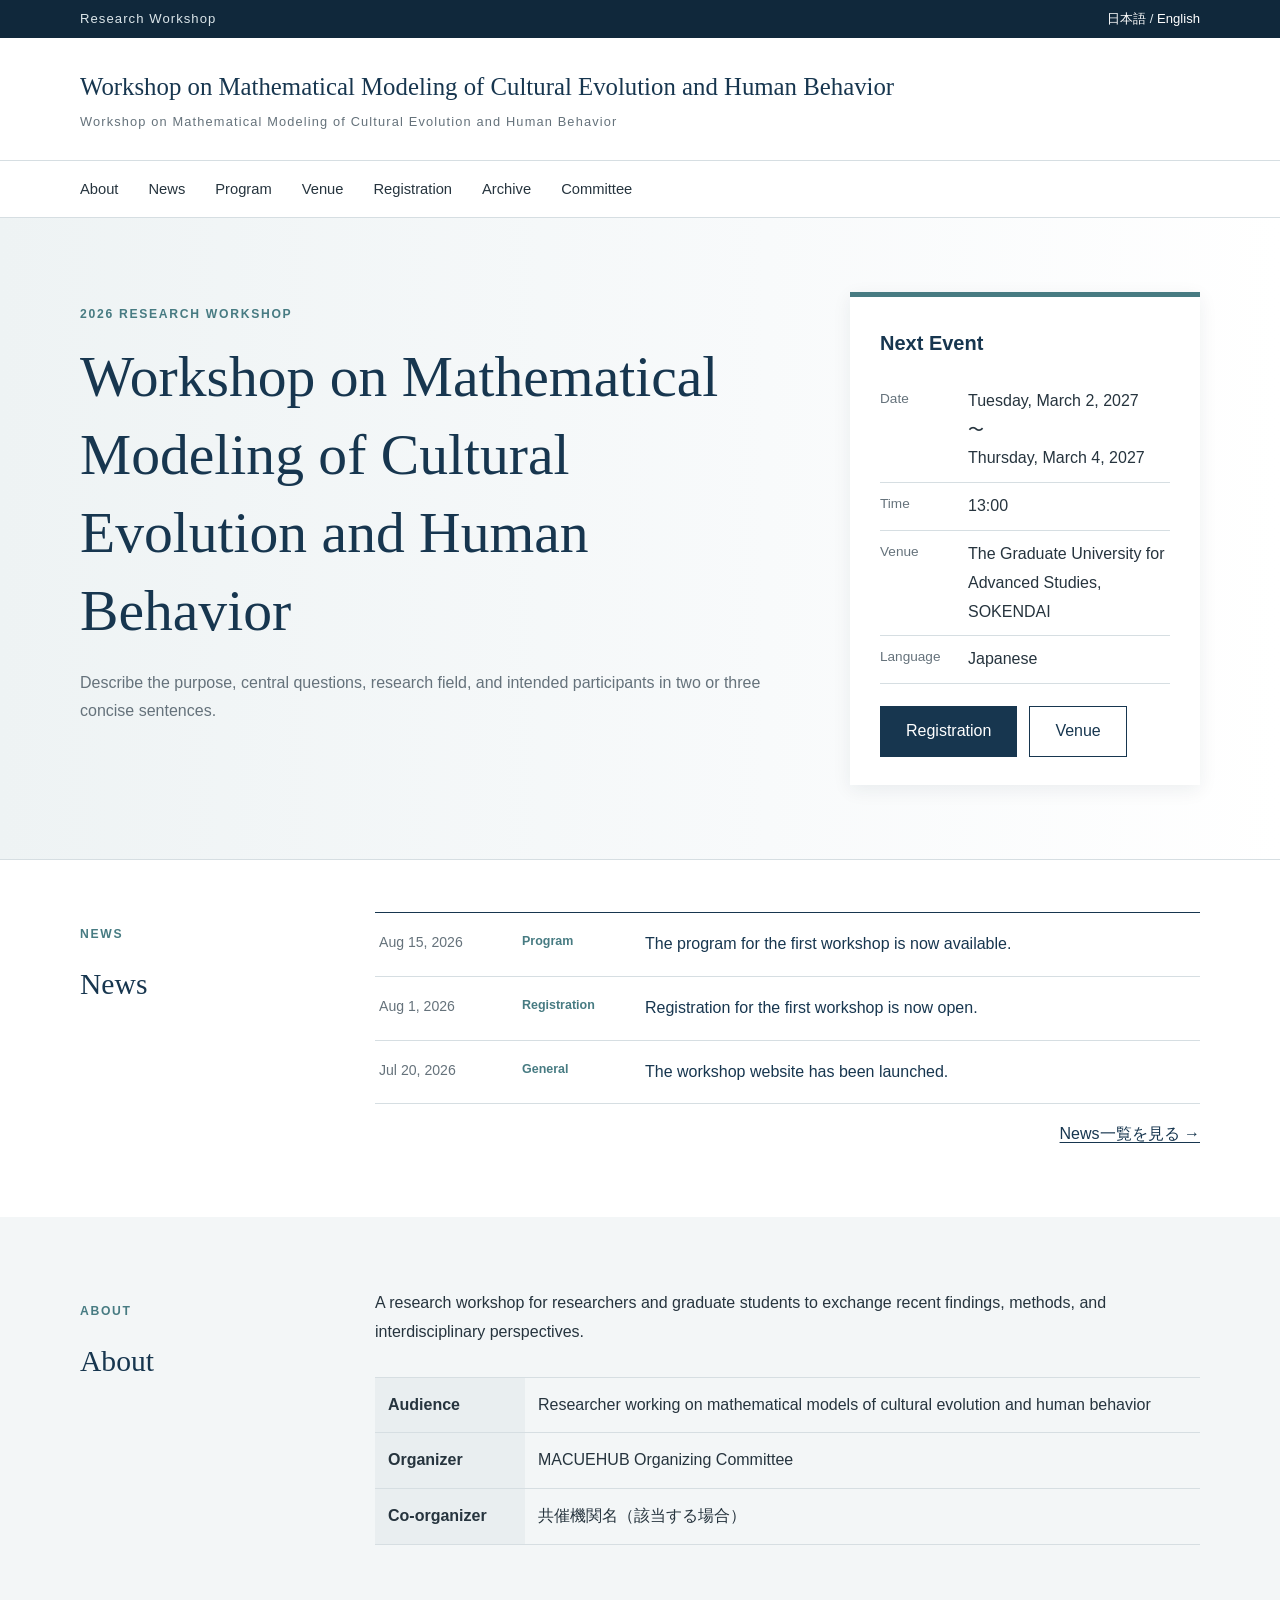
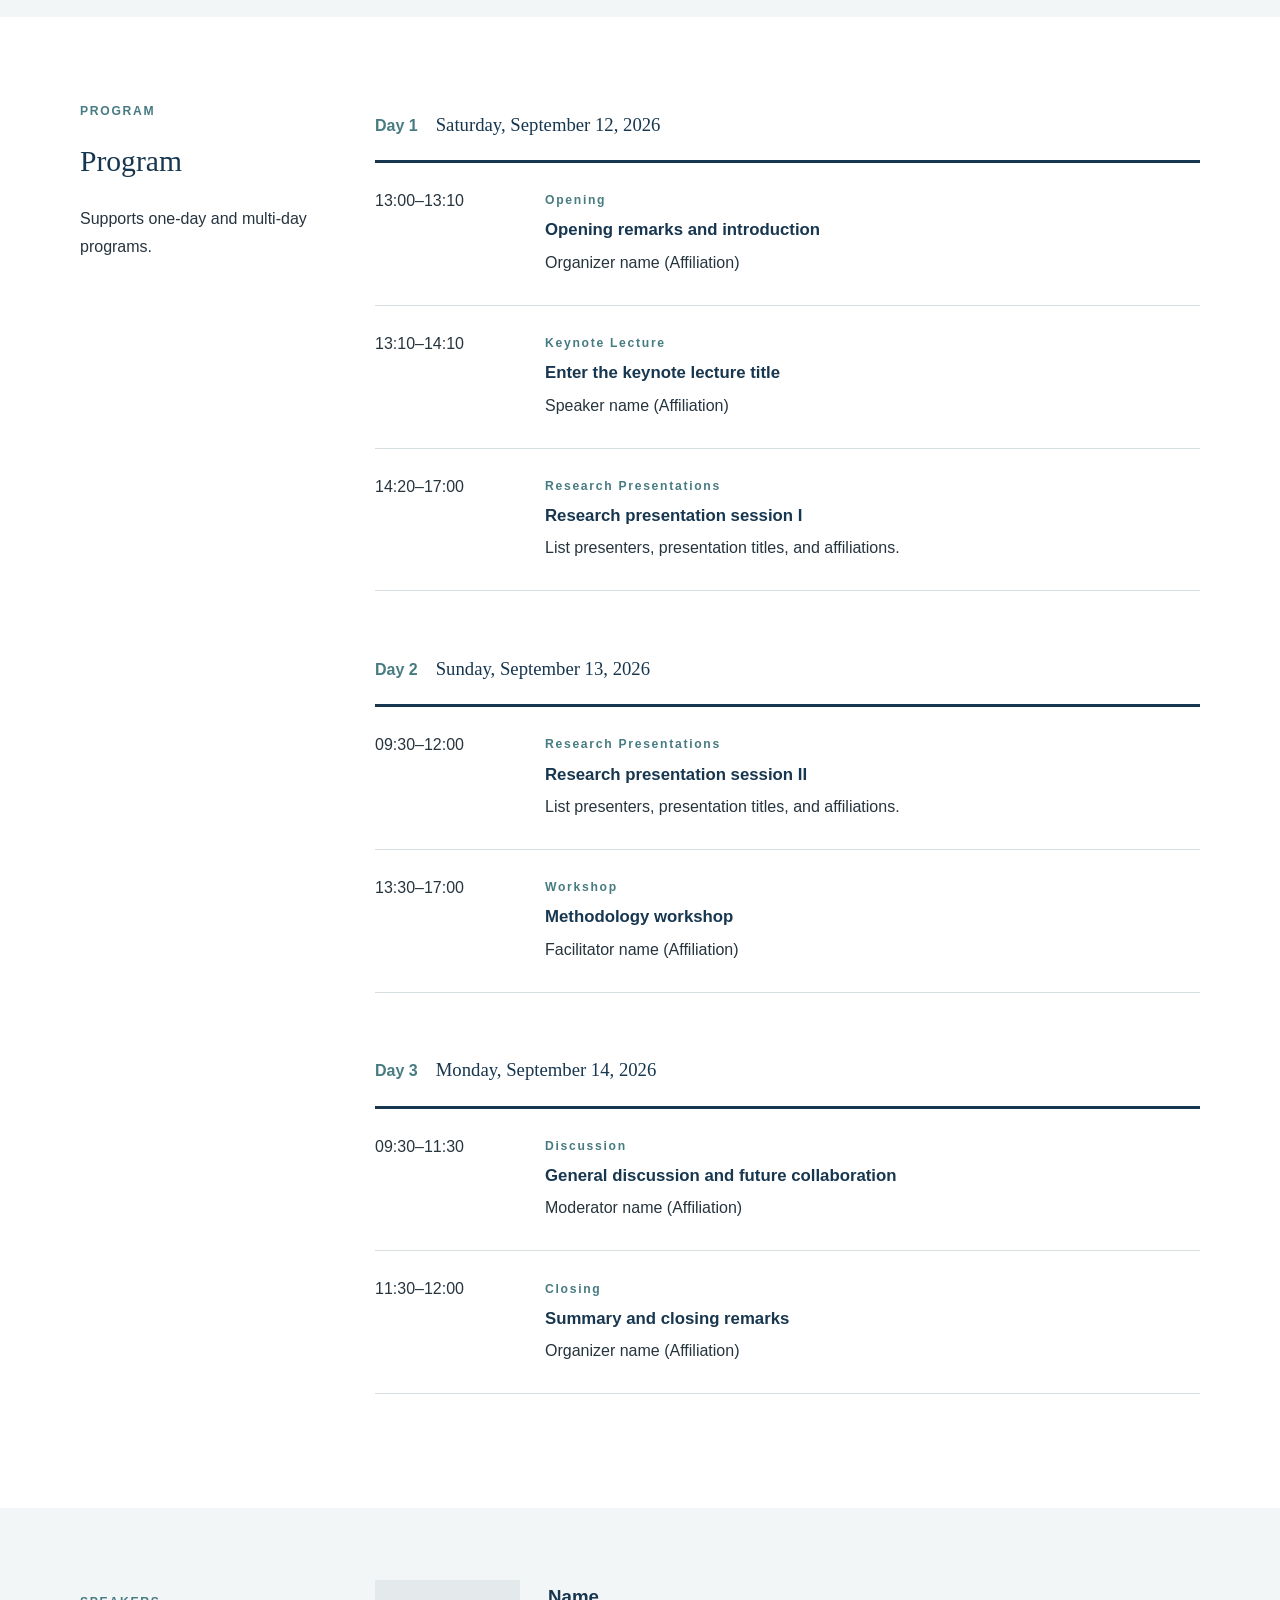
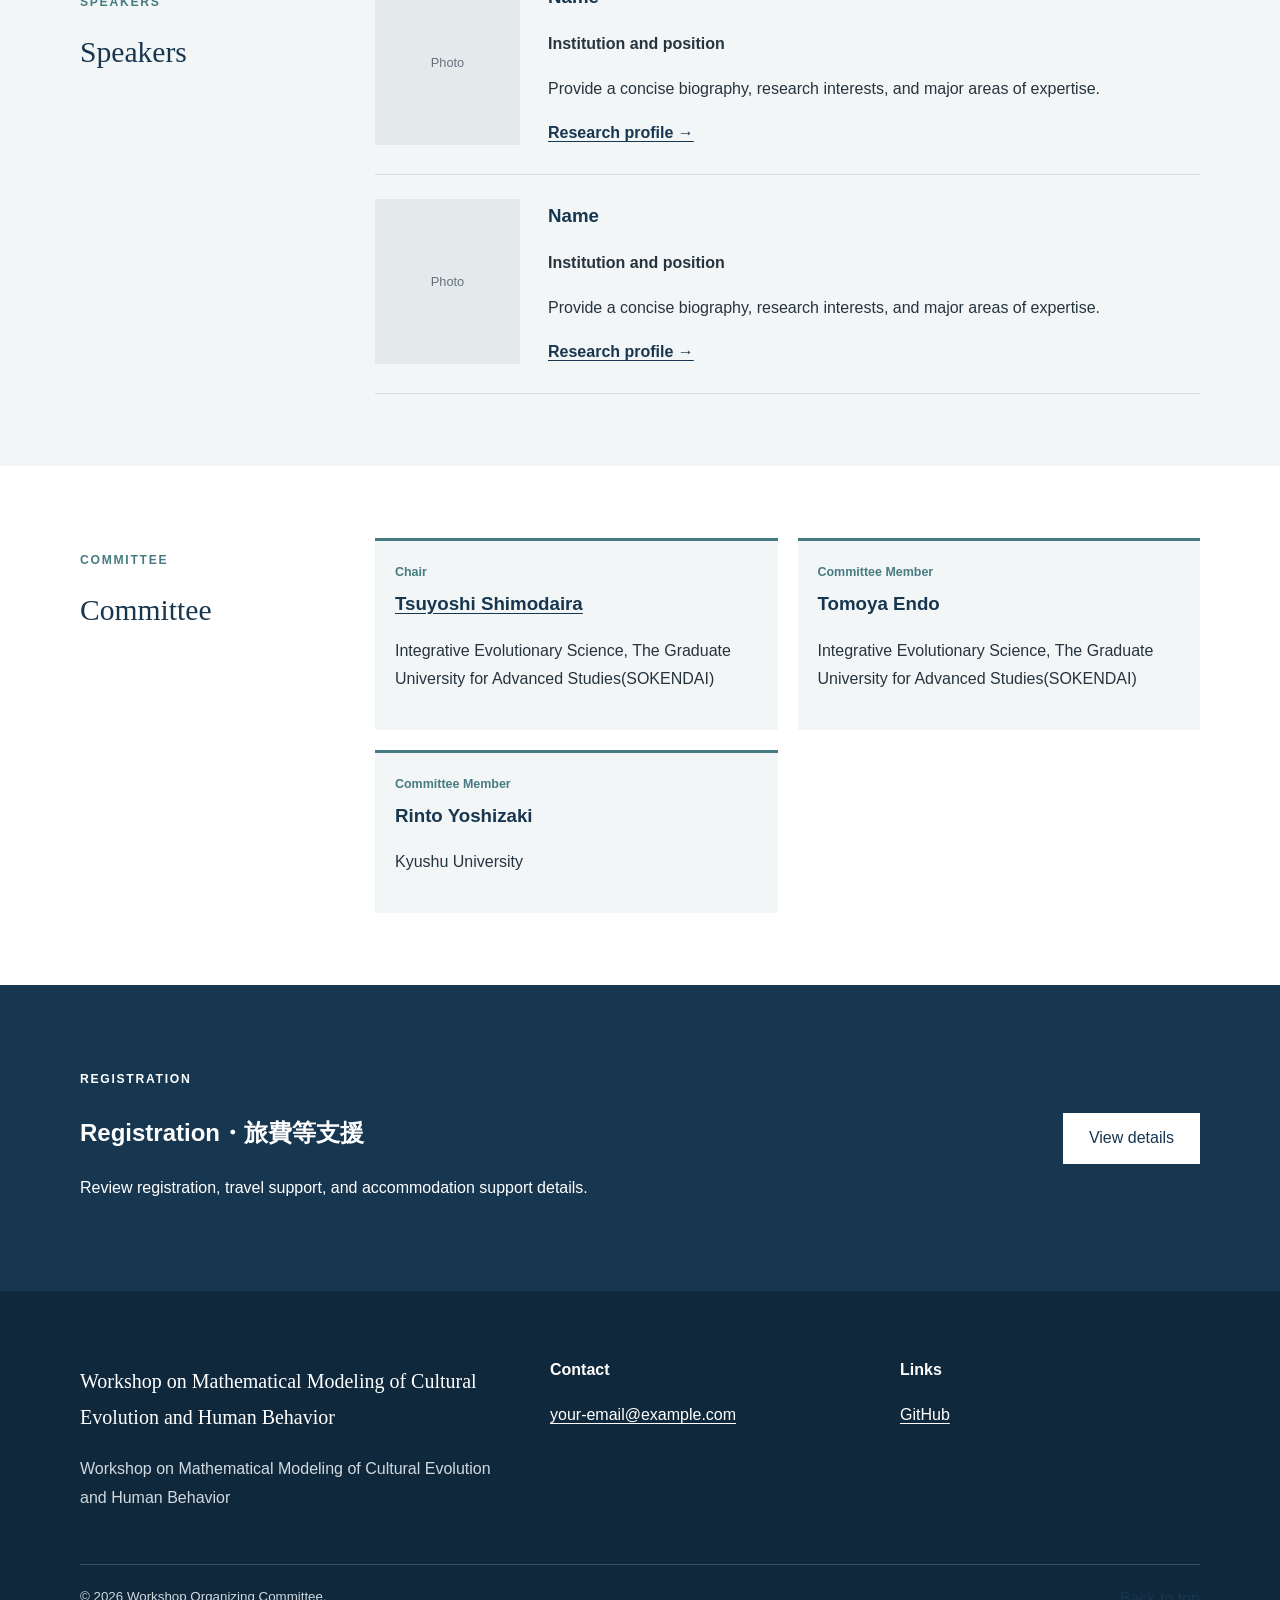
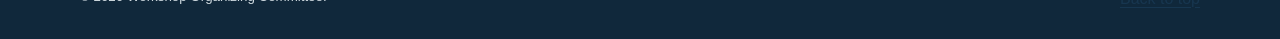
==== en/index.html @ 5f2bf9b9 "Add files via upload" ====
<!doctype html><html lang="en" data-root=".."><head><meta charset="utf-8"><meta name="viewport" content="width=device-width,initial-scale=1"><title>Research Workshop</title><link rel="stylesheet" href="../styles.css"></head><body id="top"><header class="site-header"><div class="utility-bar"><div class="container utility-inner"><p data-site-short></p><nav><a href="../index.html">日本語</a> / <a href="index.html">English</a></nav></div></div><div class="container branding"><a class="site-title" href="index.html"><span class="site-title-ja" data-site-title></span><span class="site-title-en" data-site-title-en></span></a></div><nav class="main-nav"><div class="container nav-inner"><a href="index.html#about">About</a><a href="news.html">News</a><a href="index.html#program">Program</a><a href="location.html">Venue</a><a href="registration.html">Registration</a><a href="archive.html">Archive</a><a href="index.html#committee">Committee</a></div></nav></header><main><section class="hero"><div class="container hero-inner"><div><p class="label" data-event-label></p><h1 data-event-title></h1><p class="hero-lead" data-event-lead></p></div><aside class="event-summary"><h2>Next Event</h2><dl><div><dt>Date</dt><dd data-event-date></dd></div><div><dt>Time</dt><dd data-event-time></dd></div><div><dt>Venue</dt><dd data-event-venue></dd></div><div><dt>Language</dt><dd data-event-language></dd></div></dl><div class="button-row"><a class="button" href="registration.html">Registration</a><a class="button button-secondary" href="location.html">Venue</a></div></aside></div></section><section class="section section-compact"><div class="container section-grid"><header class="section-heading"><p class="section-label">NEWS</p><h2>News</h2></header><div><div class="news-list" data-news-list data-limit="3" data-loading>Loading...</div><p class="section-more"><a href="news.html">News一覧を見る →</a></p></div></div></section><section id="about" class="section section-alt"><div class="container section-grid"><header class="section-heading"><p class="section-label">ABOUT</p><h2>About</h2></header><div class="prose"><p data-site-description></p><div class="info-table"><div class="info-row"><div class="info-key">Audience</div><div data-audience></div></div><div class="info-row"><div class="info-key">Organizer</div><div data-organizer></div></div><div class="info-row"><div class="info-key">Co-organizer</div><div data-coorganizer></div></div></div></div></div></section><section id="program" class="section"><div class="container section-grid"><header class="section-heading"><p class="section-label">PROGRAM</p><h2>Program</h2><p>Supports one-day and multi-day programs.</p></header><div data-program-list data-loading>Loading...</div></div></section><section id="speakers" class="section section-alt"><div class="container section-grid"><header class="section-heading"><p class="section-label">SPEAKERS</p><h2>Speakers</h2></header><div class="speaker-list" data-speakers-list></div></div></section><section id="committee" class="section"><div class="container section-grid"><header class="section-heading"><p class="section-label">COMMITTEE</p><h2>Committee</h2></header><div class="committee-grid" data-committee-list></div></div></section><section class="section registration"><div class="container registration-inner"><div><p class="section-label">REGISTRATION</p><h2>Registration・旅費等支援</h2><p>Review registration, travel support, and accommodation support details.</p></div><a class="button" href="registration.html">View details</a></div></section></main><footer class="site-footer"><div class="container footer-grid"><div><p class="footer-title" data-site-title></p><p data-site-title-en></p></div><div><h2>Contact</h2><p><a data-email></a></p></div><div><h2>Links</h2><p><a data-github target="_blank" rel="noopener">GitHub</a></p></div></div><div class="container footer-bottom"><small>© <span data-copyright-year></span> Workshop Organizing Committee.</small><a href="#top">Back to top</a></div></footer><script src="../app.js"></script></body></html>
---- styles.css ----
:root{--navy:#17364f;--navy-deep:#10283b;--teal:#477b82;--ink:#26343e;--muted:#65727b;--line:#d6dee2;--pale:#f3f6f7;--white:#fff;--max:1120px}*{box-sizing:border-box}html{scroll-behavior:smooth}body{margin:0;color:var(--ink);background:var(--white);font-family:"Helvetica Neue","Yu Gothic",YuGothic,Arial,sans-serif;line-height:1.8}a{color:var(--navy);text-underline-offset:3px}.container{width:min(calc(100% - 40px),var(--max));margin:auto}.utility-bar{background:var(--navy-deep);color:#dce6ea;font-size:.82rem}.utility-inner{min-height:38px;display:flex;justify-content:space-between;align-items:center}.utility-inner p{margin:0;letter-spacing:.08em}.utility-inner a{color:#fff;text-decoration:none}.branding{padding:27px 0}.site-title{text-decoration:none;display:inline-flex;flex-direction:column}.site-title-ja{color:var(--navy);font-family:Georgia,"Yu Mincho",serif;font-size:1.55rem}.site-title-en{color:var(--muted);font-size:.8rem;letter-spacing:.09em}.main-nav{border-top:1px solid var(--line);border-bottom:1px solid var(--line);background:#fff}.nav-inner{display:flex;gap:30px;overflow-x:auto}.nav-inner a{padding:15px 0;color:var(--ink);text-decoration:none;white-space:nowrap;font-size:.92rem}.nav-inner a:hover{color:var(--teal)}.hero{background:linear-gradient(90deg,#eef3f4 0,#f8fafb 60%,#fff 100%);border-bottom:1px solid var(--line)}.hero-inner{display:grid;grid-template-columns:minmax(0,1.5fr) minmax(310px,.75fr);gap:70px;padding:74px 0}.label,.section-label,.program-type{color:var(--teal);font-size:.76rem;font-weight:700;letter-spacing:.14em}.hero h1{margin:.4rem 0 1.2rem;color:var(--navy);font-family:Georgia,"Yu Mincho",serif;font-size:clamp(2.1rem,4.5vw,3.65rem);font-weight:500;line-height:1.35}.hero-lead{max-width:720px;color:var(--muted)}.event-summary{background:#fff;border-top:5px solid var(--teal);padding:28px 30px;box-shadow:0 5px 18px rgba(16,40,59,.07)}.event-summary h2{margin-top:0;color:var(--navy);font-size:1.25rem}.event-summary dl{margin:0 0 22px}.event-summary dl div{display:grid;grid-template-columns:88px 1fr;padding:9px 0;border-bottom:1px solid var(--line)}.event-summary dt{color:var(--muted);font-size:.85rem}.event-summary dd{margin:0}.button{display:inline-block;background:var(--navy);color:#fff;text-decoration:none;padding:10px 25px;border:1px solid var(--navy)}.button:hover{background:var(--teal);border-color:var(--teal)}.section{padding:72px 0}.section-compact{padding:52px 0}.section-alt{background:var(--pale)}.section-grid{display:grid;grid-template-columns:230px minmax(0,1fr);gap:65px}.section-heading h2,.page-header h1{margin:.2rem 0;color:var(--navy);font-family:Georgia,"Yu Mincho",serif;font-weight:500}.section-heading h2{font-size:1.85rem}.page-header{padding:52px 0;background:var(--pale);border-bottom:1px solid var(--line)}.page-header h1{font-size:2.5rem}.news-list,.news-archive{border-top:1px solid var(--navy)}.news-row{display:grid;grid-template-columns:125px 105px 1fr;gap:18px;padding:17px 4px;border-bottom:1px solid var(--line);align-items:start}.news-row time,.news-entry time{color:var(--muted);font-size:.88rem}.news-category{margin:0;color:var(--teal);font-size:.78rem;font-weight:700}.news-row a{text-decoration:none}.news-row a:hover{text-decoration:underline}.section-more{text-align:right}.prose p:first-child{margin-top:0}.info-table{margin-top:30px;border-top:1px solid var(--line)}.info-row{display:grid;grid-template-columns:150px 1fr;border-bottom:1px solid var(--line)}.info-row>div{padding:13px}.info-key{background:#e9eef0;font-weight:700}.program-list{border-top:1px solid var(--navy)}.program-item{display:grid;grid-template-columns:145px 1fr;gap:25px;padding:24px 0;border-bottom:1px solid var(--line)}.program-item h3{margin:.2rem 0;color:var(--navy)}.program-item p{margin:.2rem 0}.speaker-list{display:grid;gap:24px}.speaker{display:grid;grid-template-columns:145px 1fr;gap:28px;padding-bottom:26px;border-bottom:1px solid var(--line)}.speaker-photo{height:165px;display:grid;place-items:center;background:#e4eaec;color:var(--muted);font-size:.8rem}.speaker h3{margin:0;color:var(--navy)}.affiliation{font-weight:700}.text-link{font-weight:700}.archive-list{border-top:1px solid var(--navy)}.archive-item{display:grid;grid-template-columns:145px 1fr;gap:28px;padding:25px 0;border-bottom:1px solid var(--line)}.archive-meta{display:flex;flex-direction:column;color:var(--muted)}.archive-item h3{margin:0;color:var(--navy)}.document-links{display:flex;gap:22px;flex-wrap:wrap;padding:0;list-style:none}.registration{background:var(--navy);color:#fff}.registration .section-label,.registration h2{color:#fff}.registration-inner{display:flex;justify-content:space-between;align-items:center;gap:35px}.registration .button{background:#fff;color:var(--navy);border-color:#fff}.site-footer{background:var(--navy-deep);color:#cfdae0;padding:52px 0 25px}.footer-grid{display:grid;grid-template-columns:1.4fr 1fr 1fr;gap:50px}.footer-grid h2{font-size:1rem;color:#fff}.footer-grid a{color:#fff}.footer-title{color:#fff;font-family:Georgia,"Yu Mincho",serif;font-size:1.25rem}.footer-bottom{display:flex;justify-content:space-between;border-top:1px solid rgba(255,255,255,.18);margin-top:35px;padding-top:20px}.news-entry{display:grid;grid-template-columns:145px 1fr;gap:28px;padding:28px 0;border-bottom:1px solid var(--line)}.news-entry h2{margin:.25rem 0;color:var(--navy);font-size:1.25rem}@media(max-width:800px){.hero-inner,.section-grid,.footer-grid{grid-template-columns:1fr}.hero-inner{gap:35px;padding:50px 0}.section-grid{gap:25px}.news-row{grid-template-columns:100px 1fr}.news-row .news-category{grid-column:2}.program-item,.archive-item,.news-entry{grid-template-columns:1fr}.speaker{grid-template-columns:100px 1fr}.speaker-photo{height:120px}.registration-inner{align-items:flex-start;flex-direction:column}.nav-inner{gap:22px}.footer-bottom{flex-direction:column;gap:10px}}@media(max-width:520px){.container{width:min(calc(100% - 28px),var(--max))}.utility-inner{align-items:flex-start;padding:8px 0}.branding{padding:20px 0}.section{padding:54px 0}.news-row{grid-template-columns:1fr;gap:3px}.news-row .news-category{grid-column:auto}.speaker{grid-template-columns:1fr}.speaker-photo{width:120px}.info-row{grid-template-columns:1fr}.info-key{padding-bottom:5px}}

.program-download {display: flex;flex-direction: column;align-items: flex-start;gap: 0.75rem;margin-top: 1.5rem;}
.program-download .button {display: inline-flex;width: auto;}
.program-day{margin-bottom:42px}
.program-day>header{display:flex;align-items:baseline;gap:18px;border-bottom:2px solid var(--navy);margin-bottom:0}
.program-day>header h3{color:var(--navy);font-family:Georgia,"Yu Mincho",serif;font-weight:500}
.program-day-label{color:var(--teal);font-weight:700}
.program-item h4{margin:.2rem 0;color:var(--navy);font-size:1.05rem}
.button-row{display:flex;gap:12px;flex-wrap:wrap}
.button-secondary{background:transparent;color:var(--navy);border-color:var(--navy)}
.event-summary .button-secondary{color:var(--navy)}
.detail-card{max-width:850px}
.detail-list{border-top:1px solid var(--line)}
.detail-list>div{display:grid;grid-template-columns:130px 1fr;border-bottom:1px solid var(--line);padding:14px 0}
.detail-list dt{font-weight:700}
.detail-list dd{margin:0}
.registration-overview{max-width:900px}
.status-badge{display:inline-block;padding:4px 12px;background:var(--teal);color:#fff;font-weight:700}
.support-grid{display:grid;grid-template-columns:repeat(2,minmax(0,1fr));gap:24px;margin:40px 0}
.support-card,.notice-box{border:1px solid var(--line);padding:28px;background:var(--pale)}
.support-card h2,.notice-box h2{margin-top:0;color:var(--navy);font-family:Georgia,"Yu Mincho",serif;font-weight:500}
.committee-grid{display:grid;grid-template-columns:repeat(2,minmax(0,1fr));gap:20px}
.committee-member{border-top:3px solid var(--teal);padding:20px;background:var(--pale)}
.committee-member h3{margin:.2rem 0;color:var(--navy)}
.committee-role{margin:0;color:var(--teal);font-size:.78rem;font-weight:700}
.record-header{border-bottom:1px solid var(--line);margin-bottom:30px}
.record-header h1{color:var(--navy);font-family:Georgia,"Yu Mincho",serif;font-weight:500}
.record-detail>.program-day{margin-top:45px}@media(max-width:800px){.support-grid,.committee-grid{grid-template-columns:1fr}
.detail-list>div{grid-template-columns:1fr}
.program-day>header{display:block;padding-bottom:10px}}
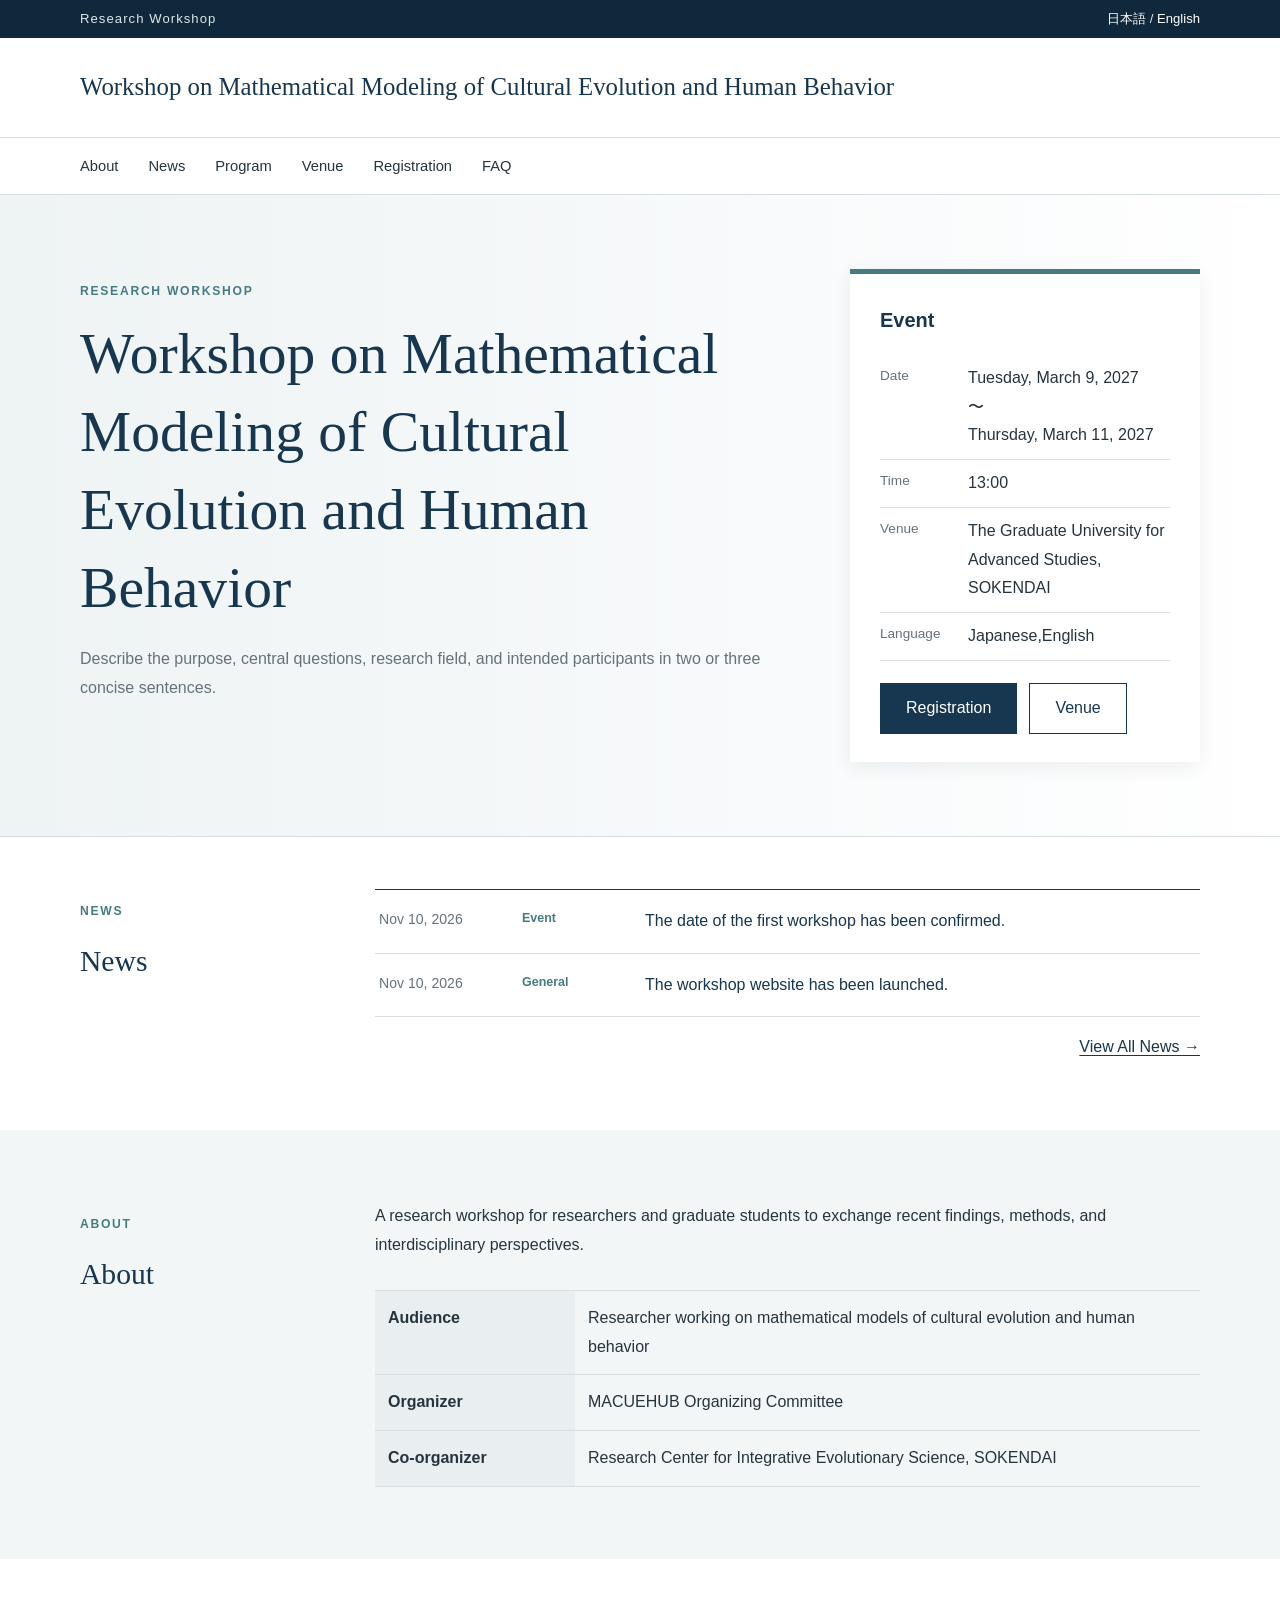
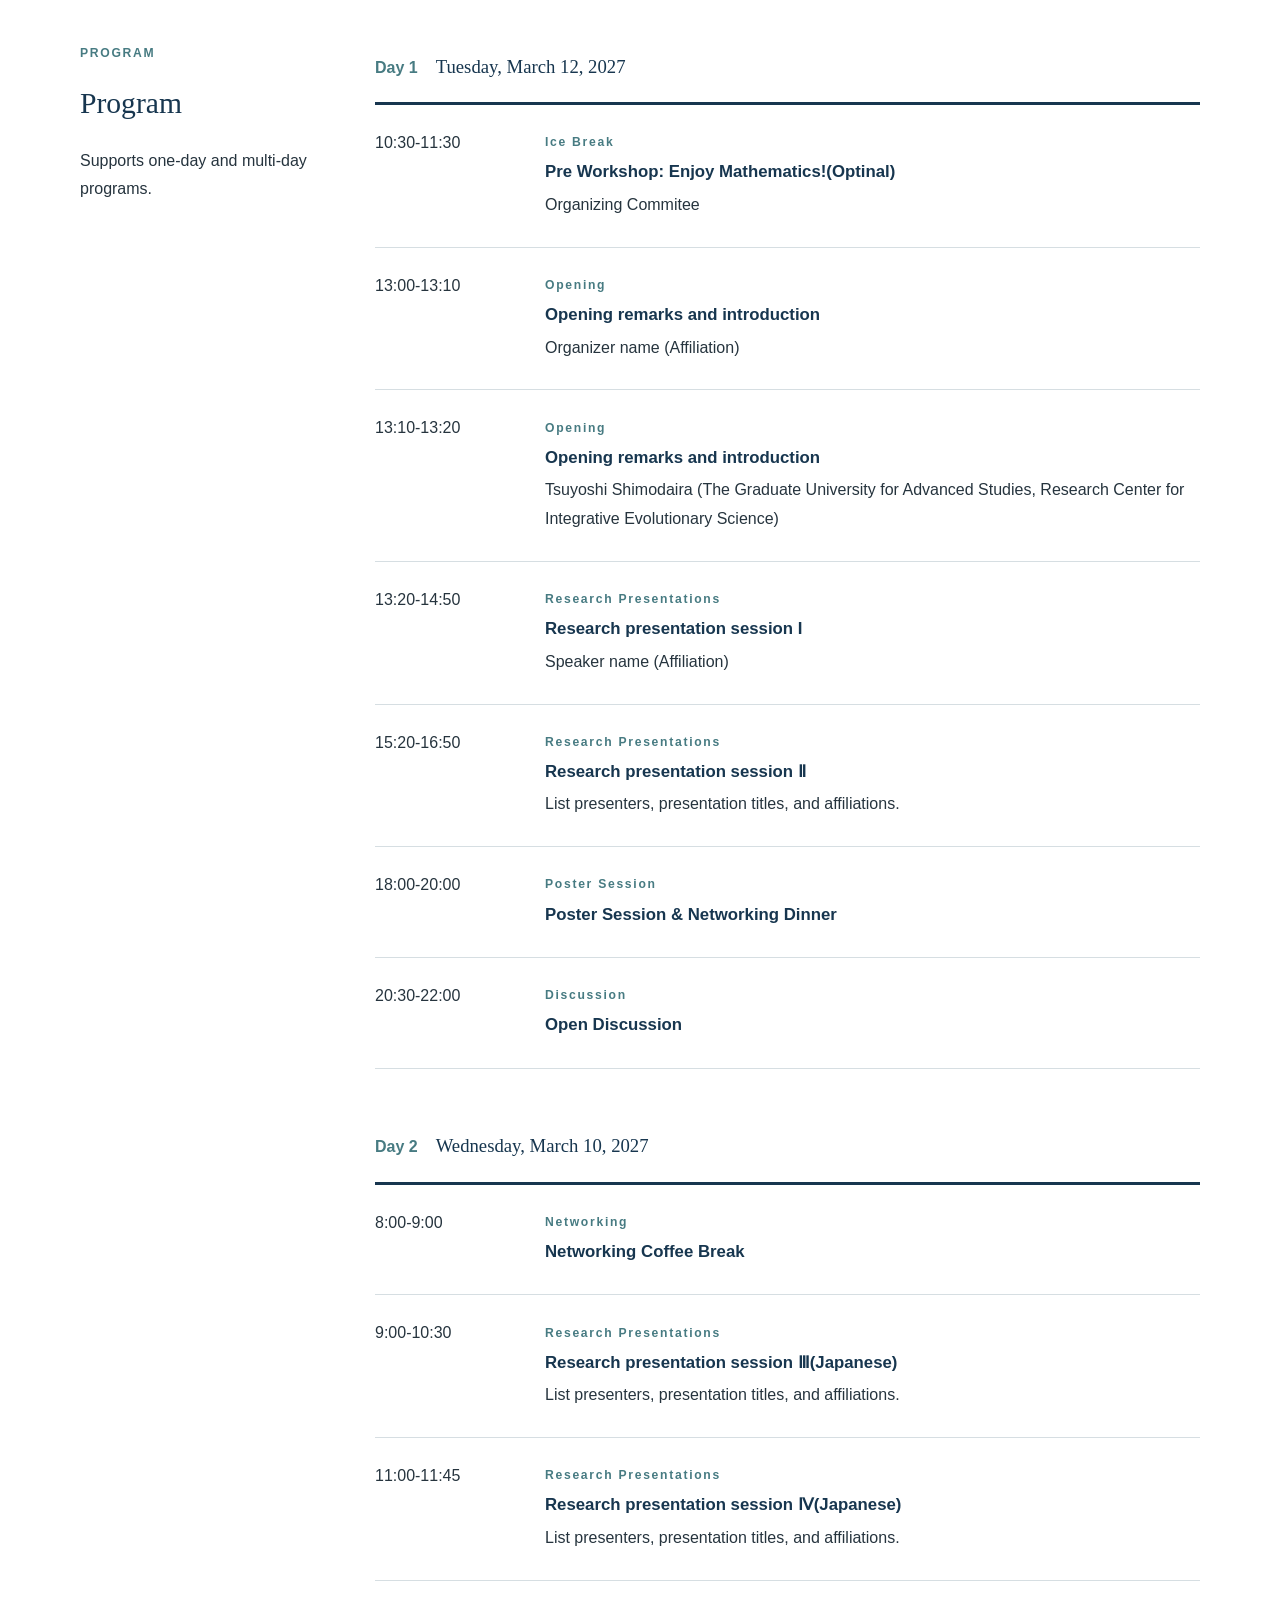
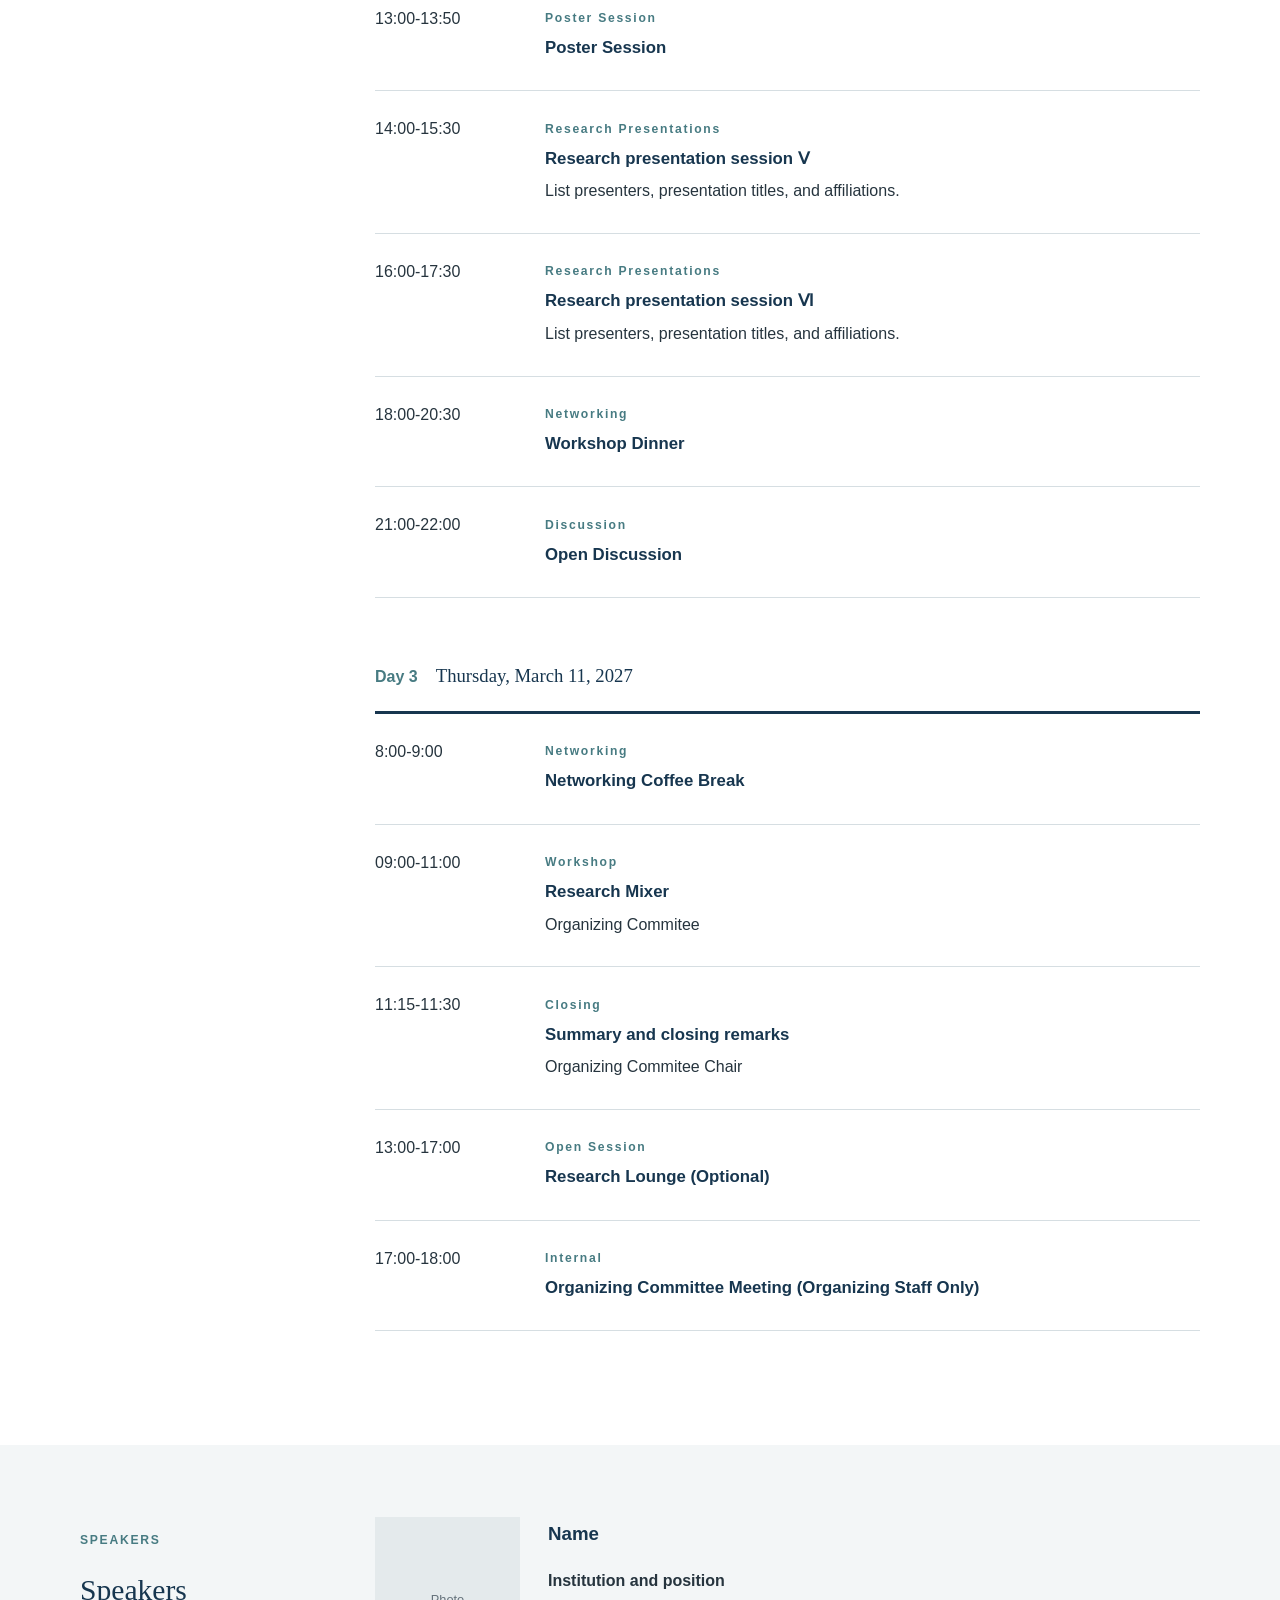
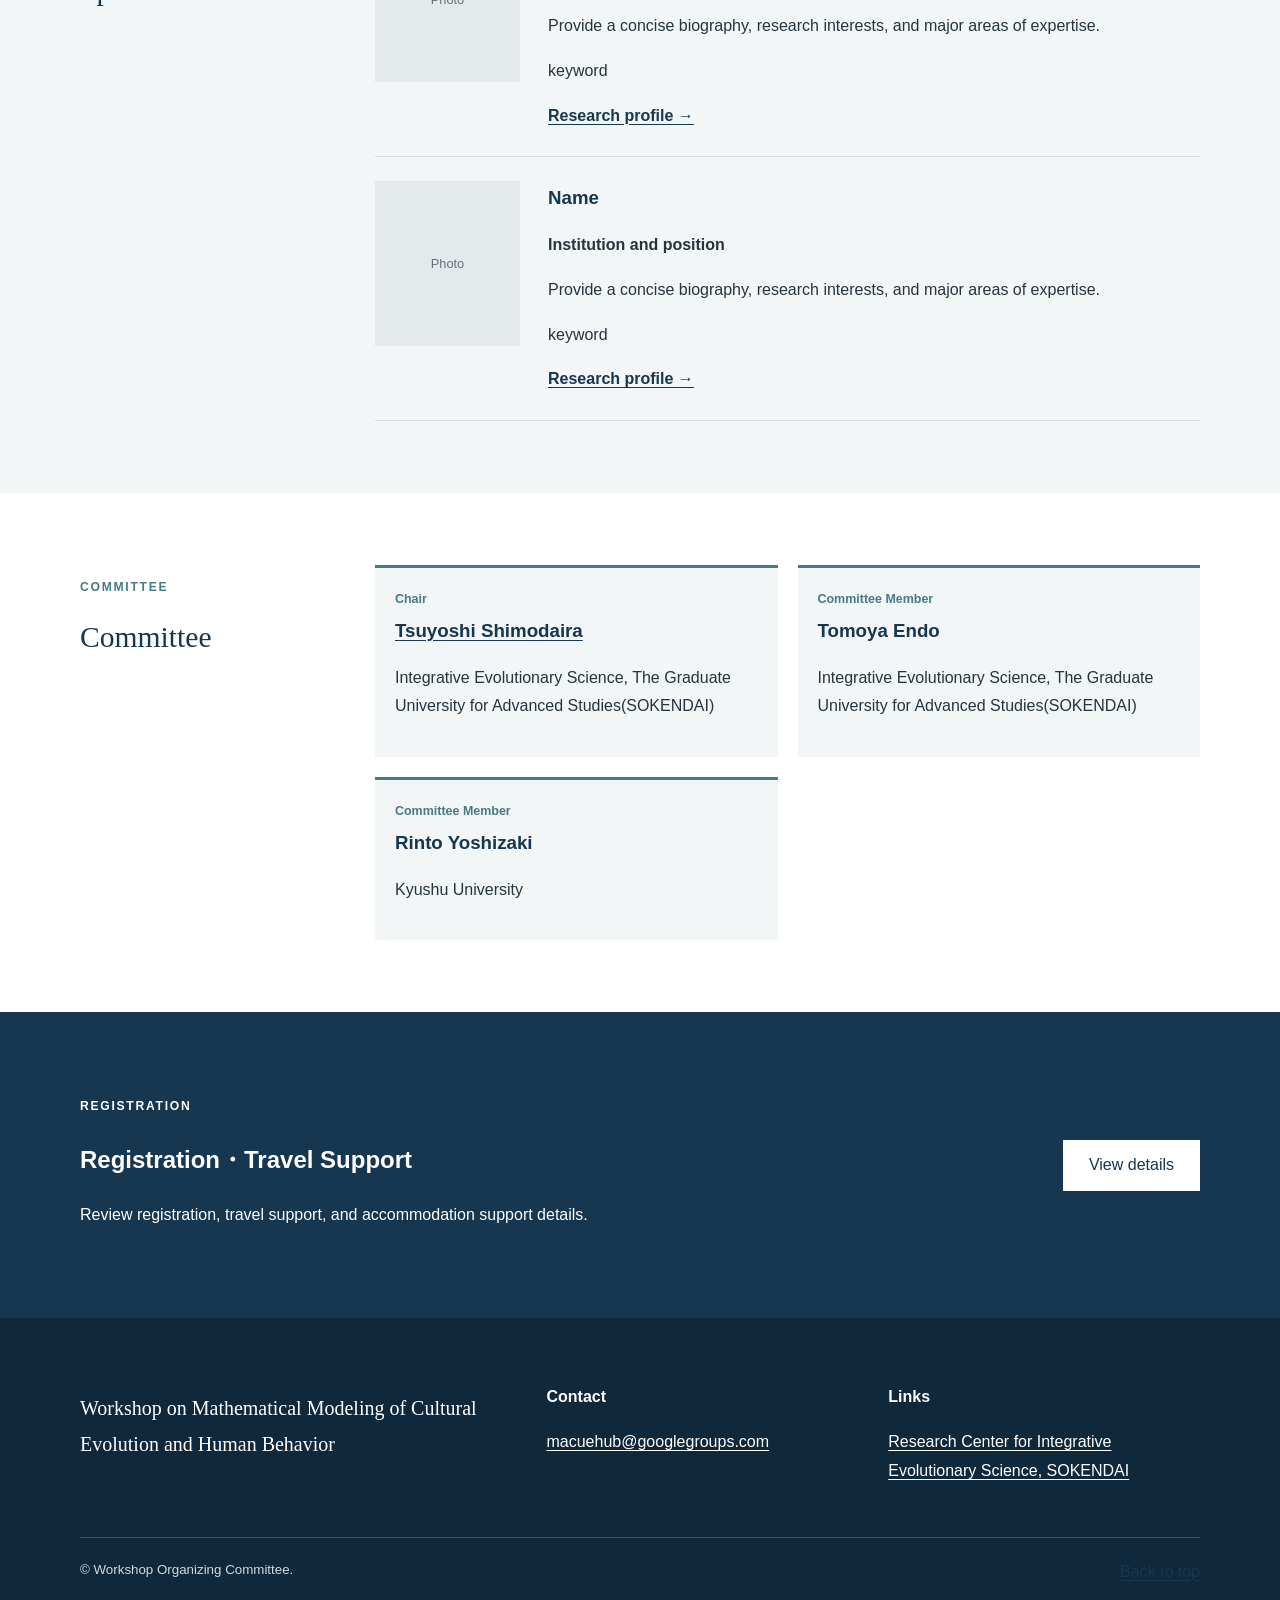
==== commit 58746039: "Add files via upload" ====
--- a/en/index.html
+++ b/en/index.html
@@ -1 +1,185 @@
-<!doctype html><html lang="en" data-root=".."><head><meta charset="utf-8"><meta name="viewport" content="width=device-width,initial-scale=1"><title>Research Workshop</title><link rel="stylesheet" href="../styles.css"></head><body id="top"><header class="site-header"><div class="utility-bar"><div class="container utility-inner"><p data-site-short></p><nav><a href="../index.html">日本語</a> / <a href="index.html">English</a></nav></div></div><div class="container branding"><a class="site-title" href="index.html"><span class="site-title-ja" data-site-title></span><span class="site-title-en" data-site-title-en></span></a></div><nav class="main-nav"><div class="container nav-inner"><a href="index.html#about">About</a><a href="news.html">News</a><a href="index.html#program">Program</a><a href="location.html">Venue</a><a href="registration.html">Registration</a><a href="archive.html">Archive</a><a href="index.html#committee">Committee</a></div></nav></header><main><section class="hero"><div class="container hero-inner"><div><p class="label" data-event-label></p><h1 data-event-title></h1><p class="hero-lead" data-event-lead></p></div><aside class="event-summary"><h2>Next Event</h2><dl><div><dt>Date</dt><dd data-event-date></dd></div><div><dt>Time</dt><dd data-event-time></dd></div><div><dt>Venue</dt><dd data-event-venue></dd></div><div><dt>Language</dt><dd data-event-language></dd></div></dl><div class="button-row"><a class="button" href="registration.html">Registration</a><a class="button button-secondary" href="location.html">Venue</a></div></aside></div></section><section class="section section-compact"><div class="container section-grid"><header class="section-heading"><p class="section-label">NEWS</p><h2>News</h2></header><div><div class="news-list" data-news-list data-limit="3" data-loading>Loading...</div><p class="section-more"><a href="news.html">News一覧を見る →</a></p></div></div></section><section id="about" class="section section-alt"><div class="container section-grid"><header class="section-heading"><p class="section-label">ABOUT</p><h2>About</h2></header><div class="prose"><p data-site-description></p><div class="info-table"><div class="info-row"><div class="info-key">Audience</div><div data-audience></div></div><div class="info-row"><div class="info-key">Organizer</div><div data-organizer></div></div><div class="info-row"><div class="info-key">Co-organizer</div><div data-coorganizer></div></div></div></div></div></section><section id="program" class="section"><div class="container section-grid"><header class="section-heading"><p class="section-label">PROGRAM</p><h2>Program</h2><p>Supports one-day and multi-day programs.</p></header><div data-program-list data-loading>Loading...</div></div></section><section id="speakers" class="section section-alt"><div class="container section-grid"><header class="section-heading"><p class="section-label">SPEAKERS</p><h2>Speakers</h2></header><div class="speaker-list" data-speakers-list></div></div></section><section id="committee" class="section"><div class="container section-grid"><header class="section-heading"><p class="section-label">COMMITTEE</p><h2>Committee</h2></header><div class="committee-grid" data-committee-list></div></div></section><section class="section registration"><div class="container registration-inner"><div><p class="section-label">REGISTRATION</p><h2>Registration・旅費等支援</h2><p>Review registration, travel support, and accommodation support details.</p></div><a class="button" href="registration.html">View details</a></div></section></main><footer class="site-footer"><div class="container footer-grid"><div><p class="footer-title" data-site-title></p><p data-site-title-en></p></div><div><h2>Contact</h2><p><a data-email></a></p></div><div><h2>Links</h2><p><a data-github target="_blank" rel="noopener">GitHub</a></p></div></div><div class="container footer-bottom"><small>© <span data-copyright-year></span> Workshop Organizing Committee.</small><a href="#top">Back to top</a></div></footer><script src="../app.js"></script></body></html>+<!doctype html>
+<html lang="en" data-root="..">
+    <head>
+        <meta charset="utf-8">
+        <meta name="viewport" content="width=device-width,initial-scale=1">
+        <title>Research Workshop</title>
+        <link rel="stylesheet" href="../styles.css">
+    </head>
+    <body id="top">
+        <header class="site-header">
+            <div class="utility-bar">
+                <div class="container utility-inner">
+                    <p data-site-short></p>
+                    <nav>
+                        <a href="../index.html">日本語</a> / <a href="index.html">English</a>
+                    </nav>
+                </div>
+            </div>
+            <div class="container branding">
+                <a class="site-title" href="index.html">
+                    <span class="site-title-ja" data-site-title></span>
+                    <!--
+                    <span class="site-title-en" data-site-title-en></span>
+                    -->
+                </a>
+            </div>
+            <nav class="main-nav">
+                <div class="container nav-inner">
+                    <a href="index.html#about">About</a>
+                    <a href="news.html">News</a>
+                    <a href="index.html#program">Program</a>
+                    <a href="location.html">Venue</a>
+                    <a href="registration.html">Registration</a>
+                    <a href="question.html">FAQ</a>
+                    <!--
+                    <a href="archive.html">Archive</a>
+                    -->
+                    <!--
+                    <a href="index.html#committee">Committee</a>
+                    -->
+                </div>
+            </nav>
+        </header>
+        <main>
+            <section class="hero">
+                <div class="container hero-inner">
+                    <div>
+                        <p class="label" data-event-label></p>
+                        <h1 data-event-title></h1>
+                        <p class="hero-lead" data-event-lead></p>
+                    </div>
+                    <aside class="event-summary">
+                        <h2>Event</h2>
+                        <dl>
+                            <div>
+                                <dt>Date</dt>
+                                <dd data-event-date></dd>
+                            </div>
+                            <div>
+                                <dt>Time</dt>
+                                <dd data-event-time></dd>
+                            </div>
+                            <div>
+                                <dt>Venue</dt>
+                                <dd data-event-venue></dd>
+                            </div>
+                            <div>
+                                <dt>Language</dt>
+                                <dd data-event-language></dd>
+                            </div>
+                        </dl>
+                        <div class="button-row">
+                            <a class="button" href="registration.html">Registration</a>
+                            <a class="button button-secondary" href="location.html">Venue</a>
+                        </div>
+                    </aside>
+                </div>
+            </section>
+            <section class="section section-compact">
+                <div class="container section-grid">
+                    <header class="section-heading">
+                        <p class="section-label">NEWS</p>
+                        <h2>News</h2>
+                    </header>
+                    <div>
+                        <div class="news-list" data-news-list data-limit="3" data-loading>Loading...</div>
+                        <p class="section-more">
+                            <a href="news.html">View All News →</a>
+                        </p>
+                    </div>
+                </div>
+            </section>
+            <section id="about" class="section section-alt">
+                <div class="container section-grid">
+                    <header class="section-heading">
+                        <p class="section-label">ABOUT</p>
+                        <h2>About</h2>
+                    </header>
+                    <div class="prose">
+                        <p data-site-description></p>
+                        <div class="info-table">
+                            <div class="info-row">
+                                <div class="info-key">Audience</div>
+                                <div data-audience></div>
+                            </div>
+                            <div class="info-row">
+                                <div class="info-key">Organizer</div>
+                                <div data-organizer></div>
+                            </div>
+                            <div class="info-row">
+                                <div class="info-key">Co-organizer</div>
+                                <div data-coorganizer></div>
+                            </div>
+                        </div>
+                    </div>
+                </div>
+            </section>
+            <section id="program" class="section">
+                <div class="container section-grid">
+                    <header class="section-heading">
+                        <p class="section-label">PROGRAM</p>
+                        <h2>Program</h2>
+                        <p>Supports one-day and multi-day programs.</p>
+                    </header>
+                    <div data-program-list data-loading>Loading...</div>
+                </div>
+            </section>
+            <section id="speakers" class="section section-alt">
+                <div class="container section-grid">
+                    <header class="section-heading">
+                        <p class="section-label">SPEAKERS</p>
+                        <h2>Speakers</h2>
+                    </header>
+                    <div class="speaker-list" data-speakers-list></div>
+                </div>
+            </section>
+            <section id="committee" class="section">
+                <div class="container section-grid">
+                    <header class="section-heading">
+                        <p class="section-label">COMMITTEE</p>
+                        <h2>Committee</h2>
+                    </header>
+                    <div class="committee-grid" data-committee-list></div>
+                </div>
+            </section>
+            <section class="section registration">
+                <div class="container registration-inner">
+                    <div>
+                        <p class="section-label">REGISTRATION</p>
+                        <h2>Registration・Travel Support</h2>
+                        <p>Review registration, travel support, and accommodation support details.</p>
+                    </div>
+                    <a class="button" href="registration.html">View details</a>
+                </div>
+            </section>
+        </main>
+        <footer class="site-footer">
+            <div class="container footer-grid">
+                <div>
+                    <p class="footer-title" data-site-title></p>
+                    <!--
+                    <p data-site-title-en></p>
+                    -->
+                </div>
+                <div>
+                    <h2>Contact</h2>
+                    <p><a data-email></a></p>
+                </div>
+                <div> 
+                    <h2>Links</h2>
+                    <!--
+                    <p><a data-github target="_blank" rel="noopener">GitHub</a></p>
+                    -->
+                    <p><a href="https://rcies.soken.ac.jp/index_en.html" target="_blank" rel="noopener">Research Center for Integrative Evolutionary Science, SOKENDAI</a></p>
+                </div>
+                
+            </div>
+            <div class="container footer-bottom">
+                <small>© <span data-copyright-year></span> Workshop Organizing Committee.</small>
+                <a href="#top">Back to top</a>
+            </div>
+        </footer>
+        <script src="../app.js"></script>
+    </body>
+</html>
--- a/styles.css
+++ b/styles.css
@@ -1,4 +1,4 @@
-:root{--navy:#17364f;--navy-deep:#10283b;--teal:#477b82;--ink:#26343e;--muted:#65727b;--line:#d6dee2;--pale:#f3f6f7;--white:#fff;--max:1120px}*{box-sizing:border-box}html{scroll-behavior:smooth}body{margin:0;color:var(--ink);background:var(--white);font-family:"Helvetica Neue","Yu Gothic",YuGothic,Arial,sans-serif;line-height:1.8}a{color:var(--navy);text-underline-offset:3px}.container{width:min(calc(100% - 40px),var(--max));margin:auto}.utility-bar{background:var(--navy-deep);color:#dce6ea;font-size:.82rem}.utility-inner{min-height:38px;display:flex;justify-content:space-between;align-items:center}.utility-inner p{margin:0;letter-spacing:.08em}.utility-inner a{color:#fff;text-decoration:none}.branding{padding:27px 0}.site-title{text-decoration:none;display:inline-flex;flex-direction:column}.site-title-ja{color:var(--navy);font-family:Georgia,"Yu Mincho",serif;font-size:1.55rem}.site-title-en{color:var(--muted);font-size:.8rem;letter-spacing:.09em}.main-nav{border-top:1px solid var(--line);border-bottom:1px solid var(--line);background:#fff}.nav-inner{display:flex;gap:30px;overflow-x:auto}.nav-inner a{padding:15px 0;color:var(--ink);text-decoration:none;white-space:nowrap;font-size:.92rem}.nav-inner a:hover{color:var(--teal)}.hero{background:linear-gradient(90deg,#eef3f4 0,#f8fafb 60%,#fff 100%);border-bottom:1px solid var(--line)}.hero-inner{display:grid;grid-template-columns:minmax(0,1.5fr) minmax(310px,.75fr);gap:70px;padding:74px 0}.label,.section-label,.program-type{color:var(--teal);font-size:.76rem;font-weight:700;letter-spacing:.14em}.hero h1{margin:.4rem 0 1.2rem;color:var(--navy);font-family:Georgia,"Yu Mincho",serif;font-size:clamp(2.1rem,4.5vw,3.65rem);font-weight:500;line-height:1.35}.hero-lead{max-width:720px;color:var(--muted)}.event-summary{background:#fff;border-top:5px solid var(--teal);padding:28px 30px;box-shadow:0 5px 18px rgba(16,40,59,.07)}.event-summary h2{margin-top:0;color:var(--navy);font-size:1.25rem}.event-summary dl{margin:0 0 22px}.event-summary dl div{display:grid;grid-template-columns:88px 1fr;padding:9px 0;border-bottom:1px solid var(--line)}.event-summary dt{color:var(--muted);font-size:.85rem}.event-summary dd{margin:0}.button{display:inline-block;background:var(--navy);color:#fff;text-decoration:none;padding:10px 25px;border:1px solid var(--navy)}.button:hover{background:var(--teal);border-color:var(--teal)}.section{padding:72px 0}.section-compact{padding:52px 0}.section-alt{background:var(--pale)}.section-grid{display:grid;grid-template-columns:230px minmax(0,1fr);gap:65px}.section-heading h2,.page-header h1{margin:.2rem 0;color:var(--navy);font-family:Georgia,"Yu Mincho",serif;font-weight:500}.section-heading h2{font-size:1.85rem}.page-header{padding:52px 0;background:var(--pale);border-bottom:1px solid var(--line)}.page-header h1{font-size:2.5rem}.news-list,.news-archive{border-top:1px solid var(--navy)}.news-row{display:grid;grid-template-columns:125px 105px 1fr;gap:18px;padding:17px 4px;border-bottom:1px solid var(--line);align-items:start}.news-row time,.news-entry time{color:var(--muted);font-size:.88rem}.news-category{margin:0;color:var(--teal);font-size:.78rem;font-weight:700}.news-row a{text-decoration:none}.news-row a:hover{text-decoration:underline}.section-more{text-align:right}.prose p:first-child{margin-top:0}.info-table{margin-top:30px;border-top:1px solid var(--line)}.info-row{display:grid;grid-template-columns:150px 1fr;border-bottom:1px solid var(--line)}.info-row>div{padding:13px}.info-key{background:#e9eef0;font-weight:700}.program-list{border-top:1px solid var(--navy)}.program-item{display:grid;grid-template-columns:145px 1fr;gap:25px;padding:24px 0;border-bottom:1px solid var(--line)}.program-item h3{margin:.2rem 0;color:var(--navy)}.program-item p{margin:.2rem 0}.speaker-list{display:grid;gap:24px}.speaker{display:grid;grid-template-columns:145px 1fr;gap:28px;padding-bottom:26px;border-bottom:1px solid var(--line)}.speaker-photo{height:165px;display:grid;place-items:center;background:#e4eaec;color:var(--muted);font-size:.8rem}.speaker h3{margin:0;color:var(--navy)}.affiliation{font-weight:700}.text-link{font-weight:700}.archive-list{border-top:1px solid var(--navy)}.archive-item{display:grid;grid-template-columns:145px 1fr;gap:28px;padding:25px 0;border-bottom:1px solid var(--line)}.archive-meta{display:flex;flex-direction:column;color:var(--muted)}.archive-item h3{margin:0;color:var(--navy)}.document-links{display:flex;gap:22px;flex-wrap:wrap;padding:0;list-style:none}.registration{background:var(--navy);color:#fff}.registration .section-label,.registration h2{color:#fff}.registration-inner{display:flex;justify-content:space-between;align-items:center;gap:35px}.registration .button{background:#fff;color:var(--navy);border-color:#fff}.site-footer{background:var(--navy-deep);color:#cfdae0;padding:52px 0 25px}.footer-grid{display:grid;grid-template-columns:1.4fr 1fr 1fr;gap:50px}.footer-grid h2{font-size:1rem;color:#fff}.footer-grid a{color:#fff}.footer-title{color:#fff;font-family:Georgia,"Yu Mincho",serif;font-size:1.25rem}.footer-bottom{display:flex;justify-content:space-between;border-top:1px solid rgba(255,255,255,.18);margin-top:35px;padding-top:20px}.news-entry{display:grid;grid-template-columns:145px 1fr;gap:28px;padding:28px 0;border-bottom:1px solid var(--line)}.news-entry h2{margin:.25rem 0;color:var(--navy);font-size:1.25rem}@media(max-width:800px){.hero-inner,.section-grid,.footer-grid{grid-template-columns:1fr}.hero-inner{gap:35px;padding:50px 0}.section-grid{gap:25px}.news-row{grid-template-columns:100px 1fr}.news-row .news-category{grid-column:2}.program-item,.archive-item,.news-entry{grid-template-columns:1fr}.speaker{grid-template-columns:100px 1fr}.speaker-photo{height:120px}.registration-inner{align-items:flex-start;flex-direction:column}.nav-inner{gap:22px}.footer-bottom{flex-direction:column;gap:10px}}@media(max-width:520px){.container{width:min(calc(100% - 28px),var(--max))}.utility-inner{align-items:flex-start;padding:8px 0}.branding{padding:20px 0}.section{padding:54px 0}.news-row{grid-template-columns:1fr;gap:3px}.news-row .news-category{grid-column:auto}.speaker{grid-template-columns:1fr}.speaker-photo{width:120px}.info-row{grid-template-columns:1fr}.info-key{padding-bottom:5px}}
+:root{--navy:#17364f;--navy-deep:#10283b;--teal:#477b82;--ink:#26343e;--muted:#65727b;--line:#d6dee2;--pale:#f3f6f7;--white:#fff;--max:1120px}*{box-sizing:border-box}html{scroll-behavior:smooth}body{margin:0;color:var(--ink);background:var(--white);font-family:"Helvetica Neue","Yu Gothic",YuGothic,Arial,sans-serif;line-height:1.8}a{color:var(--navy);text-underline-offset:3px}.container{width:min(calc(100% - 40px),var(--max));margin:auto}.utility-bar{background:var(--navy-deep);color:#dce6ea;font-size:.82rem}.utility-inner{min-height:38px;display:flex;justify-content:space-between;align-items:center}.utility-inner p{margin:0;letter-spacing:.08em}.utility-inner a{color:#fff;text-decoration:none}.branding{padding:27px 0}.site-title{text-decoration:none;display:inline-flex;flex-direction:column}.site-title-ja{color:var(--navy);font-family:Georgia,"Yu Mincho",serif;font-size:1.55rem}.site-title-en{color:var(--muted);font-size:.8rem;letter-spacing:.09em}.main-nav{border-top:1px solid var(--line);border-bottom:1px solid var(--line);background:#fff}.nav-inner{display:flex;gap:30px;overflow-x:auto}.nav-inner a{padding:15px 0;color:var(--ink);text-decoration:none;white-space:nowrap;font-size:.92rem}.nav-inner a:hover{color:var(--teal)}.hero{background:linear-gradient(90deg,#eef3f4 0,#f8fafb 60%,#fff 100%);border-bottom:1px solid var(--line)}.hero-inner{display:grid;grid-template-columns:minmax(0,1.5fr) minmax(310px,.75fr);gap:70px;padding:74px 0}.label,.section-label,.program-type{color:var(--teal);font-size:.76rem;font-weight:700;letter-spacing:.14em}.hero h1{margin:.4rem 0 1.2rem;color:var(--navy);font-family:Georgia,"Yu Mincho",serif;font-size:clamp(2.1rem,4.5vw,3.65rem);font-weight:500;line-height:1.35}.hero-lead{max-width:720px;color:var(--muted)}.event-summary{background:#fff;border-top:5px solid var(--teal);padding:28px 30px;box-shadow:0 5px 18px rgba(16,40,59,.07)}.event-summary h2{margin-top:0;color:var(--navy);font-size:1.25rem}.event-summary dl{margin:0 0 22px}.event-summary dl div{display:grid;grid-template-columns:88px 1fr;padding:9px 0;border-bottom:1px solid var(--line)}.event-summary dt{color:var(--muted);font-size:.85rem}.event-summary dd{margin:0}.button{display:inline-block;background:var(--navy);color:#fff;text-decoration:none;padding:10px 25px;border:1px solid var(--navy)}.button:hover{background:var(--teal);border-color:var(--teal)}.section{padding:72px 0}.section-compact{padding:52px 0}.section-alt{background:var(--pale)}.section-grid{display:grid;grid-template-columns:230px minmax(0,1fr);gap:65px}.section-heading h2,.page-header h1{margin:.2rem 0;color:var(--navy);font-family:Georgia,"Yu Mincho",serif;font-weight:500}.section-heading h2{font-size:1.85rem}.page-header{padding:52px 0;background:var(--pale);border-bottom:1px solid var(--line)}.page-header h1{font-size:2.5rem}.news-list,.news-archive{border-top:1px solid var(--navy)}.news-row{display:grid;grid-template-columns:125px 105px 1fr;gap:18px;padding:17px 4px;border-bottom:1px solid var(--line);align-items:start}.news-row time,.news-entry time{color:var(--muted);font-size:.88rem}.news-category{margin:0;color:var(--teal);font-size:.78rem;font-weight:700}.news-row a{text-decoration:none}.news-row a:hover{text-decoration:underline}.section-more{text-align:right}.prose p:first-child{margin-top:0}.info-table{margin-top:30px;border-top:1px solid var(--line)}.info-row{display:grid;grid-template-columns:200px 1fr;border-bottom:1px solid var(--line)}.info-row>div{padding:13px}.info-key{background:#e9eef0;font-weight:700}.program-list{border-top:1px solid var(--navy)}.program-item{display:grid;grid-template-columns:145px 1fr;gap:25px;padding:24px 0;border-bottom:1px solid var(--line)}.program-item h3{margin:.2rem 0;color:var(--navy)}.program-item p{margin:.2rem 0}.speaker-list{display:grid;gap:24px}.speaker{display:grid;grid-template-columns:145px 1fr;gap:28px;padding-bottom:26px;border-bottom:1px solid var(--line)}.speaker-photo{height:165px;display:grid;place-items:center;background:#e4eaec;color:var(--muted);font-size:.8rem}.speaker h3{margin:0;color:var(--navy)}.affiliation{font-weight:700}.text-link{font-weight:700}.archive-list{border-top:1px solid var(--navy)}.archive-item{display:grid;grid-template-columns:145px 1fr;gap:28px;padding:25px 0;border-bottom:1px solid var(--line)}.archive-meta{display:flex;flex-direction:column;color:var(--muted)}.archive-item h3{margin:0;color:var(--navy)}.document-links{display:flex;gap:22px;flex-wrap:wrap;padding:0;list-style:none}.registration{background:var(--navy);color:#fff}.registration .section-label,.registration h2{color:#fff}.registration-inner{display:flex;justify-content:space-between;align-items:center;gap:35px}.registration .button{background:#fff;color:var(--navy);border-color:#fff}.site-footer{background:var(--navy-deep);color:#cfdae0;padding:52px 0 25px}.footer-grid{display:grid;grid-template-columns:1.4fr 1fr 1fr;gap:30px}.footer-grid h2{font-size:1rem;color:#fff}.footer-grid a{color:#fff}.footer-title{color:#fff;font-family:Georgia,"Yu Mincho",serif;font-size:1.25rem}.footer-bottom{display:flex;justify-content:space-between;border-top:1px solid rgba(255,255,255,.18);margin-top:35px;padding-top:20px}.news-entry{display:grid;grid-template-columns:145px 1fr;gap:28px;padding:28px 0;border-bottom:1px solid var(--line)}.news-entry h2{margin:.25rem 0;color:var(--navy);font-size:1.25rem}@media(max-width:800px){.hero-inner,.section-grid,.footer-grid{grid-template-columns:1fr}.hero-inner{gap:35px;padding:50px 0}.section-grid{gap:25px}.news-row{grid-template-columns:100px 1fr}.news-row .news-category{grid-column:2}.program-item,.archive-item,.news-entry{grid-template-columns:1fr}.speaker{grid-template-columns:100px 1fr}.speaker-photo{height:120px}.registration-inner{align-items:flex-start;flex-direction:column}.nav-inner{gap:22px}.footer-bottom{flex-direction:column;gap:8px}}@media(max-width:520px){.container{width:min(calc(100% - 28px),var(--max))}.utility-inner{align-items:flex-start;padding:8px 0}.branding{padding:20px 0}.section{padding:54px 0}.news-row{grid-template-columns:1fr;gap:3px}.news-row .news-category{grid-column:auto}.speaker{grid-template-columns:1fr}.speaker-photo{width:120px}.info-row{grid-template-columns:1fr}.info-key{padding-bottom:5px}}
 
 .program-download {display: flex;flex-direction: column;align-items: flex-start;gap: 0.75rem;margin-top: 1.5rem;}
 .program-download .button {display: inline-flex;width: auto;}
@@ -28,4 +28,101 @@
 .record-header h1{color:var(--navy);font-family:Georgia,"Yu Mincho",serif;font-weight:500}
 .record-detail>.program-day{margin-top:45px}@media(max-width:800px){.support-grid,.committee-grid{grid-template-columns:1fr}
 .detail-list>div{grid-template-columns:1fr}
-.program-day>header{display:block;padding-bottom:10px}}+.program-day>header{display:block;padding-bottom:10px}}
+/* ==================================================
+   FAQ
+   ================================================== */
+.faq-archive {border-top: 1px solid var(--navy);}
+/* FAQ category
+   会場について / 参加について / その他
+*/
+.faq-group {border-bottom: 1px solid var(--line);}
+/* Category heading */
+.faq-group summary {
+    position: relative;
+    cursor: pointer;
+    list-style: none;
+    padding: 22px 52px 22px 4px;
+    color: var(--navy);
+    font-family: Georgia, "Yu Mincho", serif;
+    font-size: 1.35rem;
+    font-weight: 500;
+}
+/* Chrome / Safari 標準アイコンを非表示 */
+.faq-group summary::-webkit-details-marker {display: none;}
+/* Hover */
+.faq-group summary:hover {color: var(--teal);}
+/* ＋ アイコン */
+.faq-group summary::after {
+    content: "+";
+    position: absolute;
+    right: 8px;
+    top: 50%;
+    transform: translateY(-50%);
+    color: var(--teal);
+    font-family: "Helvetica Neue", Arial, sans-serif;
+    font-size: 1.5rem;
+    font-weight: 400;
+}
+/* 開いたとき */
+.faq-group[open] summary::after {content: "−";}
+/* Q&A list */
+.faq-list {
+    margin: 0;
+    padding:
+        0
+        4px
+        26px;
+    list-style: none;
+}
+/* Individual Q&A */
+.faq-item {
+    display: grid;
+    grid-template-columns: 1fr;
+    padding: 22px 0;
+    border-top: 1px solid var(--line);
+}
+/* Question / Answer */
+.faq-question,
+.faq-answer {
+    display: grid;
+    grid-template-columns: 36px minmax(0, 1fr);
+    gap: 10px;
+    margin: 0;
+}
+.faq-question {
+    margin-bottom: 10px;
+    color: var(--ink);
+    font-weight: 700;
+}
+.faq-answer {
+    color: var(--muted);
+}
+/* Q / A mark */
+.faq-mark {
+    color: var(--teal);
+    font-weight: 700;
+}
+/* Loading / Error */
+.faq-empty,
+.faq-error {
+    color: var(--muted);
+}
+/* Mobile */
+@media(max-width:800px) {
+    .faq-group summary {
+        padding:
+            18px
+            45px
+            18px
+            0;
+        font-size: 1.2rem;
+    }
+}
+@media(max-width:520px) {
+    .faq-question,
+    .faq-answer {
+        grid-template-columns: 30px minmax(0, 1fr);
+        gap: 6px;
+    }
+}
